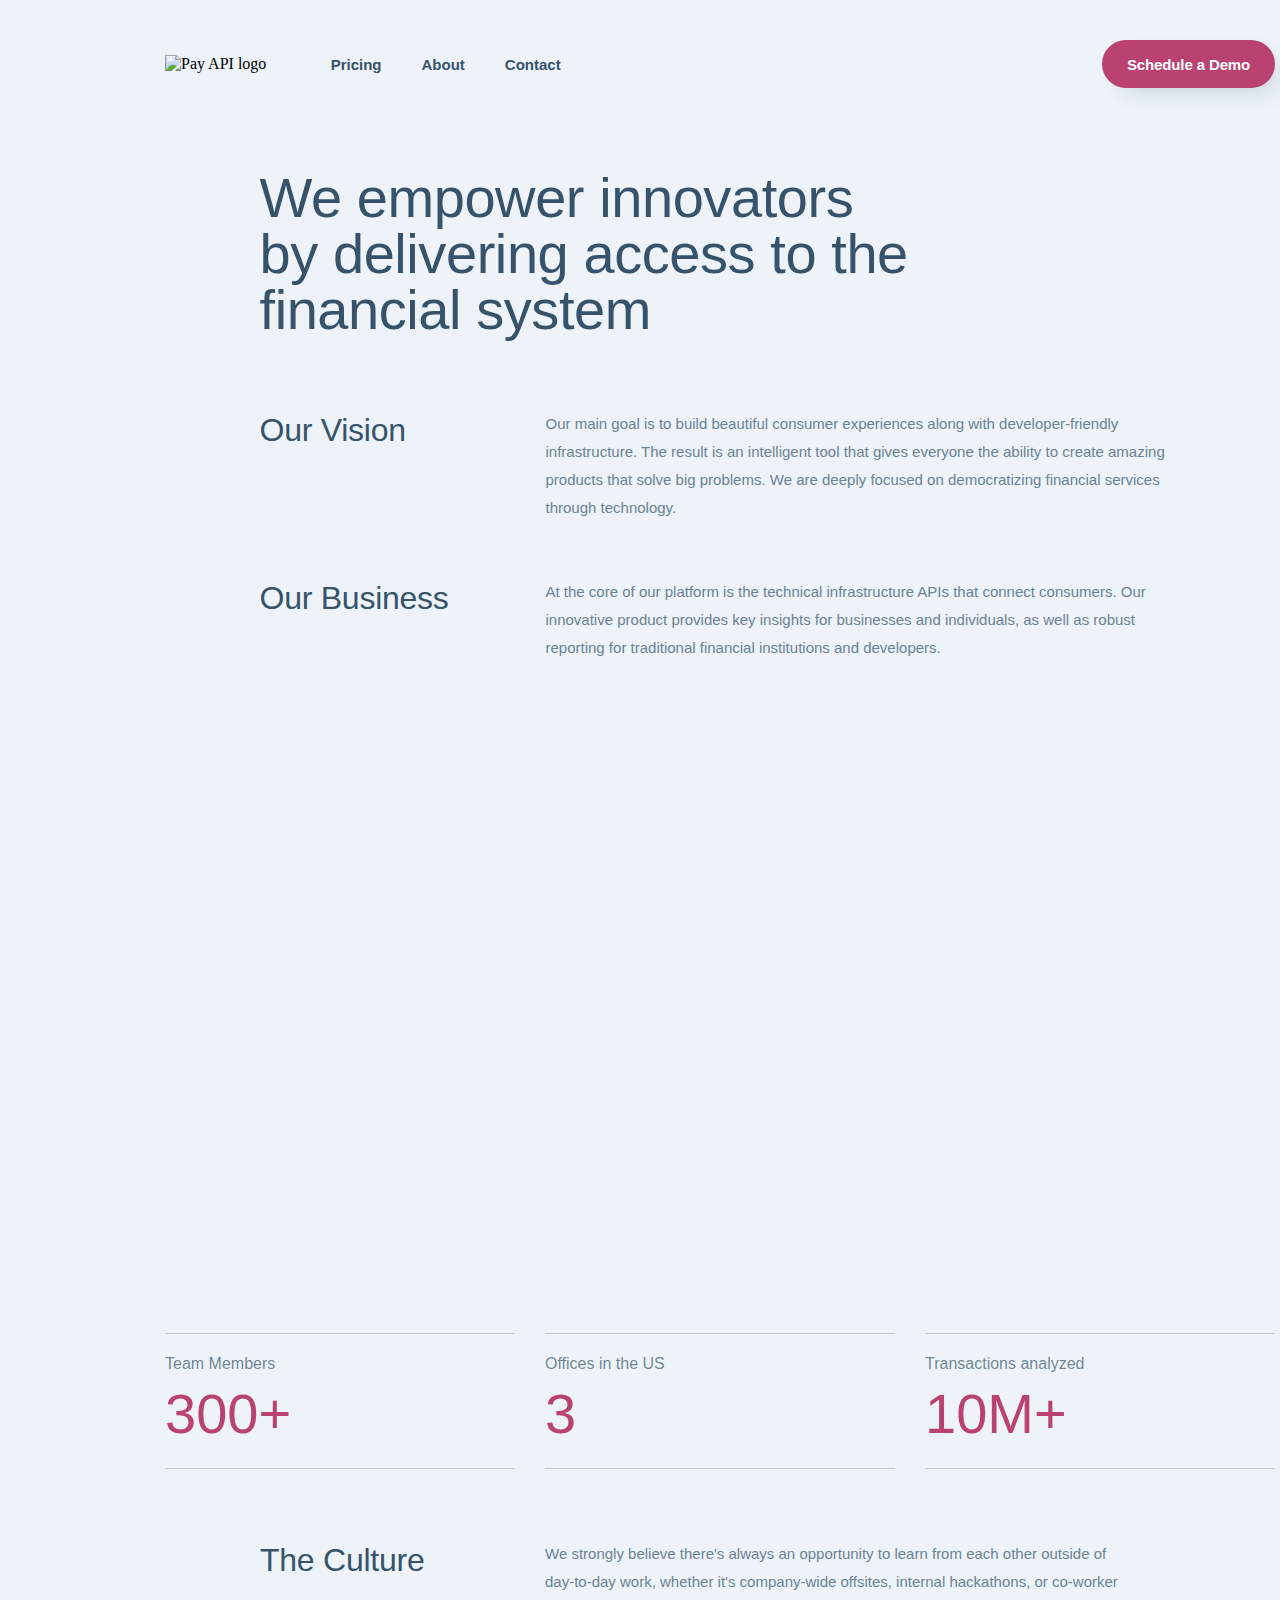
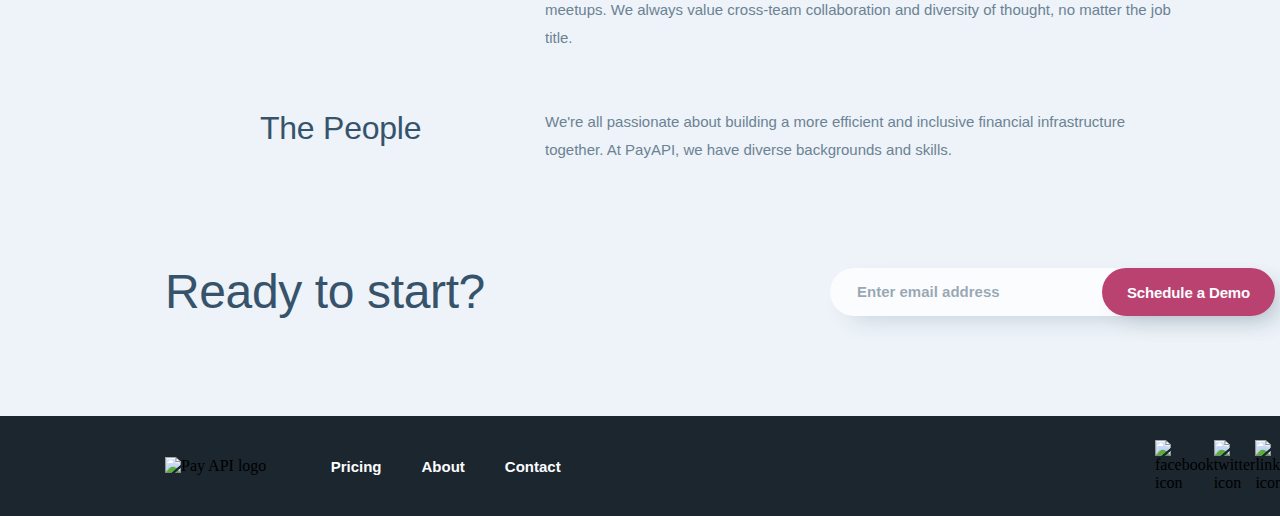
==== about.html @ 0e07da46 "about page finished" ====
<!DOCTYPE html>
<html lang="en">

<head>
  <meta charset="UTF-8" />
  <meta name="viewport" content="width=device-width, initial-scale=1.0">

  <link rel="icon" type="image/png" sizes="32x32" href="./assets/favicon-32x32.png">

  <link href="styles.css" type="text/css" rel="stylesheet">

  <title>About - PayAPI</title>
</head>

<body>
  <div class="page-wrap">

    <!-- A.P. Pattern Img -->
    <img class="circlebg-others" src="assets/bg-pattern-circle.svg" alt="Background Pattern">
    <!-- ---- -->

    <header class="about">
      <nav class="top others">
        <img class="logo" src="assets/logo.svg" alt="Pay API logo">
        <a href="#">Pricing</a>
        <a href="#">About</a>
        <a href="#">Contact</a>
        <button class="button-home">Schedule a Demo</button>
      </nav>
      <div class="subheader">
        <h1 class="about">We empower innovators<br>by delivering access to the financial system</h1>
        <span>
          <h3>Our Vision</h3>
          <p class="p-padding">Our main goal is to build beautiful consumer experiences along with developer-friendly infrastructure. The result is an intelligent tool that gives everyone the ability to create amazing products that solve big problems. We are deeply focused on democratizing financial services through technology.</p>
        </span>

        <span>
          <h3>Our Business</h3>
          <p>At the core of our platform is the technical infrastructure APIs that connect consumers. Our innovative product provides key insights for businesses and individuals, as well as robust reporting for traditional financial institutions and developers.</p>
        </span>
      </div>
    </header>

    <!-- A.P. Pattern Img -->
    <img class="circlebg-middle" src="assets/bg-pattern-circle.svg" alt="Background Pattern">
    <!-- ---- -->

    <div class="middle-img"></div>

    <div class="members">
      <div class="members-item">
        <span>Team Members</span>
        <h3>300+</h3>
      </div>
      <div class="members-item">
        <span>Offices in the US</span>
        <h3>3</h3>
      </div>
      <div class="members-item">
        <span>Transactions analyzed</span>
        <h3>10M+</h3>
      </div>
    </div>

    <div class="more-about">
      <span>
        <h3>The Culture</h3>
        <p>We strongly believe there's always an opportunity to learn from each other outside of<br>day-to-day work, whether it's company-wide offsites, internal hackathons, or co-worker meetups. We always value cross-team collaboration and diversity of thought, no matter the job title.</p>
      </span>
      <span>
        <h3>The People</h3>
        <p>We're all passionate about building a more efficient and inclusive financial infrastructure together. At PayAPI, we have diverse backgrounds and skills.</p>
      </span>
    </div>

    <div class="ready-wrap">
      <div class="ready">
        <h2>Ready to start?</h2>
        <div class="p-button">
          <p>Enter email address</p><button class="button-home">Schedule a Demo</button>
        </div>
      </div>
    </div>
    <footer>
      <nav class="bottom">
        <div class="nav-left">
          <img class="logo" src="assets/logo-white.svg" alt="Pay API logo">
          <a href="#">Pricing</a>
          <a href="#">About</a>
          <a href="#">Contact</a>
        </div>
        <div class="icons">
          <img src="assets/facebook.svg" alt="facebook icon"><img src="assets/twitter.svg" alt="twitter icon"><img src="assets/linkedin.svg" alt="linkedin icon">
        </div>
      </nav>
    </footer>
  </div>
</body>

</html>
---- styles.css ----
@font-face {
  font-family: 'Public Sans';
  font-style: normal;
  font-weight: 100;
  font-display: swap;
  src: local(''),
  url(fonts/public-sans-v4-latin-100.woff2) format('woff2'),
  url(fonts/public-sans-v4-latin-100.woff) format('woff');
}
@font-face {
  font-family: 'Public Sans';
  font-style: normal;
  font-weight: 400;
  font-display: swap;
  src: local(''),
  url(fonts/public-sans-v4-latin-regular.woff2) format('woff2'),
  url(fonts/public-sans-v4-latin-regular.woff) format('woff');
}
@font-face {
  font-family: 'Public Sans';
  font-style: normal;
  font-weight: 700;
  font-display: swap;
  src: local(''),
  url(fonts/public-sans-v4-latin-700.woff2) format('woff2'),
  url(fonts/public-sans-v4-latin-700.woff) format('woff');
}
@font-face {
  font-family: 'DM Serif Display';
  font-style: normal;
  font-weight: 400;
  font-display: swap;
  src: local('DM Serif Display Regular'), local('DMSerifDisplay-Regular'),
  url(fonts/dm-serif-display-v4-latin-regular.woff2) format('woff2'),
  url(fonts/dm-serif-display-v4-latin-regular.woff) format('woff');
}
* {
  margin: 0;
  padding: 0;
}
body {
  min-width: 1440px;
}
button {
  /* include color reset to make button text inherit parent's text color - if nessesary*/
  /*color: inherit;*/
  border: none;
  font: inherit;
  line-height: normal;
  /* page specific defaults: */
  border-radius: 24px;
  color: #FBFCFE;
  letter-spacing: -0.12px;
  font-family: 'Public Sans', 'Trebuchet MS', sans-serif;
  font-size: 15px;
  font-weight: 700;
}
.button-home {
  background: #BA4270;
  box-shadow: 10px 10px 25px -10px rgba(54, 83, 107, 0.25);
  height: 48px;
  position: absolute;
  right: 0;
  width: 173px;
}
a {
  font-family: 'Public Sans', 'Trebuchet MS', sans-serif;
  font-weight: 700;
  font-size: 15px;
  text-decoration: none;
  padding-right: 40px;
}
h1 {
  color: #36536B;
  font-family: 'DM Serif Display', 'Trebuchet MS', sans-serif;
  font-weight: 400;
}
h2 {
  font-family: 'DM Serif Display', 'Trebuchet MS', sans-serif;
  font-size: 48px;
  font-weight: 400;
  letter-spacing: -0.37px;
  line-height: 56px;
}
p {
  font-family: 'Public Sans', 'Trebuchet MS', sans-serif;
  font-size: 15px;
}


/** END OF DEFAULTS **/


.page-wrap {
  background-color: #EDF3F8;
  width: 100%;
  overflow: hidden;
  position: relative;
}
header.home {
  height: 735px;
  margin: 0 auto;
  position: relative;
  width: 1110px;
}
nav {
  align-items: center;
  display: flex;
  position: relative;
}
.top.home {
  height: 48px;
  padding: 40px 0 152px;
}
.logo {
  padding-right: 64.34px;
}
.top a {
  color: #36536B;
}
.circlebg-header {
  position: absolute;
  right: -132px;
  top: -172px;
}
.phone-img {
  position: absolute;
  right: 260px;
  top: 107px;
}
h1.home {
  height: 243px;
  font-size: 72px;
  line-height: 72px;
  letter-spacing: -0.55px;
  padding-bottom: 21px;
  width: 546px;
}
div.p-button {
  background: #FBFCFE;
  border-radius: 24px;
  box-shadow: 10px 10px 25px -10px rgba(54, 83, 107, 0.25);
  display: flex;
  height: 48px;
  position: relative;
  width: 445px;
}
.p-button > p {
  font-weight: 700;
  color: #36536B80;
  padding-left: 27px;
  padding-top: 15px;
}
.p-button + p {
  color: #6C8294;
  font-weight: 400;
  margin-top: 16px;
  padding-left: 27px;
}
.work {
  align-items: center;
  background-color: #1B262F;
  color: #FBFCFE;
  display: flex;
  height: 472px;
  justify-content: center;
  position: relative;
}
.work > img {
  clip-path: inset(359px 0 0 0);
  left: -208px;
  top: -359px;
  position: absolute;
}
div.work-text {
  padding-right: 131px;
  width: 445px;
}
.work-text h2 {
  padding-bottom: 24px;
}
.work-text p {
  font-weight: 100;
  line-height: 28px;
  opacity: 0.7;
  padding-bottom: 32px;
}
.work-text button {
  width: 129px;
  height: 48px;
  font-weight: 700;
  background: transparent;
  border: 1px solid #FBFCFE;
}
div.work-logos {
  align-items: center;
  display: inline-grid;
  gap: 39px 0;
  grid-template: 31px 33px / repeat(3, auto);
  height: 103px;
  justify-content: space-between;
  width: 536px;
}
/* used to center an item in it's grid column */
.work-logos > .centered {
  justify-self: center;
}
.easy-simple {
  display: flex;
  flex-direction: column;
  justify-content: space-between;
  margin: 94px auto 40px;
  position: relative;
  width: 1110px;
}
.easy-simple h2 {
  color: #36536B;
  padding-bottom: 24px;
}
.easy-simple p {
  color: #6C8294;
  font-weight: 100;
  line-height: 28px;
}
.easy-simple > img {
  position: absolute;
  right: -560px;
  top: 350px;
}
.row {
  display: flex;
}
.row-1 img {
  left: -55px;
  position: relative;
}
.row-1-text {
  padding-top: 116px;
  margin-left: -36px;
  width: 445px;
}
.row-2 {
  margin-top: -10px;
}
.row-2-text {
  flex-shrink: 0;
  padding-top: 237px;
  width: 445px;
}
.row-2 img {
  left: 43px;
  flex-shrink: 0;
  position: relative;
}
.uses {
  display: flex;
  height: 279px;
  justify-content: space-between;
  margin: 0 auto 96px;
  width: 1110px;
}
.uses > div {
  align-items: center;
  display: flex;
  flex-direction: column;
  flex-shrink: 0;
  text-align: center;
  width: 350px;
}
.uses h3 {
  color: #36536B;
  font-family: 'Public Sans', 'Trebuchet MS', sans-serif;
  font-size: 18px;
  font-weight: 700;
  letter-spacing: -0.14px;
  line-height: 25px;
  padding: 32px 0 16px;
}
.uses p {
  color: #6C8294;
  font-weight: 100;
  line-height: 25px;
  letter-spacing: -0.12px;
}
.ready-wrap {
  background-color: #EDF3F8;
  display: flex;
  justify-content: center;
  position: relative;
  width: 100%;
  z-index: 2;
}
.ready {
  align-items: center;
  display: flex;
  justify-content: space-between;
  padding-bottom: 96px;
  width: 1110px;
}
.ready h2 {
  color: #36536B;
}
footer {
  background: #1B262F;
  height: 100px;
  position: relative;
}
.bottom {
  height: 100%;
  justify-content: space-between;
  margin: 0 auto;
  width: 1110px;
}
.bottom a {
  color: #FBFCFE
}
.nav-left {
  align-items: center;
  display: flex;
  width: 432px;
}
.nav-left > * {
  flex-shrink: 0;
}
.icons {
  display: flex;
  justify-content: space-between;
  width: 120px;
}
.circlebg-footer {
  position: absolute;
  bottom: -544px;
  right: -390px;
  z-index: 1;
}


/** END OF HOME PAGE **/


header.about {
  height: 762px;
  margin: 0 auto;
  position: relative;
  width: 1110px;
}
.top.others {
  height: 48px;
  padding: 40px 0 82px;
}
h1.about {
  height: 189px;
  font-size: 56px;
  letter-spacing: -0.43px;
  line-height: 56px;
  padding-bottom: 51px;
  width: 730px;
}
.circlebg-others {
  position: absolute;
  right: -140px;
  top: -527px;
}
.subheader {
  display: flex;
  flex-direction: column;
  height: 492px;
  margin: 0 auto;
  width: 921px;
}
.subheader > span {
  display: flex;
  justify-content: space-between;
  width: 100%;
}

/* applies to both spans in
.subheader & .more-about sections */
span h3 {
  color: #36536B;
  flex-shrink: 0;
  font-family: 'DM Serif Display', 'Trebuchet MS', sans-serif;
  font-size: 32px;
  font-weight: 400;
  letter-spacing: -0.25px;
  line-height: 40px;
}
span p {
  color: #6C8294;
  flex-shrink: 0;
  font-weight: 100;
  line-height: 28px;
  width: 635px;
}
span > .p-padding {
  padding-bottom: 56px;
}
/* ------ */

div.middle-img {
  background-image: url(assets/about/desktop/image-team-members.jpg);
  background-repeat: no-repeat;
  background-size: cover;
  height: 500px;
  position: relative;
}
.circlebg-middle {
  left: -520px;
  top: 622px;
  position: absolute;
}
div.members {
  align-items: center;
  display: flex;
  height: 134px;
  justify-content: space-between;
  margin: 72px auto;
  width: 1110px;
}
.members-item {
  height: 134px;
  border-bottom: 1px solid #36536B40;
  border-top: 1px solid #36536B40;
  width: 350px;
}
.members-item > span {
  color: #36536BB3;
  display: block;
  font-family: 'Public Sans', 'Trebuchet MS', sans-serif;
  font-size: 16px;
  font-weight: 100;
  line-height: 28px;
  padding-top: 16px;
}
.members-item > h3 {
  color: #BA4270;
  font-family: 'DM Serif Display', 'Trebuchet MS', sans-serif;
  font-size: 56px;
  font-weight: 400;
  line-height: 72px;
  padding-bottom: 16px;
}
div.more-about {
  display: flex;
  flex-direction: column;
  height: 224px;
  justify-content: space-between;
  margin: 0 auto 100px;
  width: 920px;
}
.more-about > span {
  display: flex;
  justify-content: space-between;
  width: 100%;
}
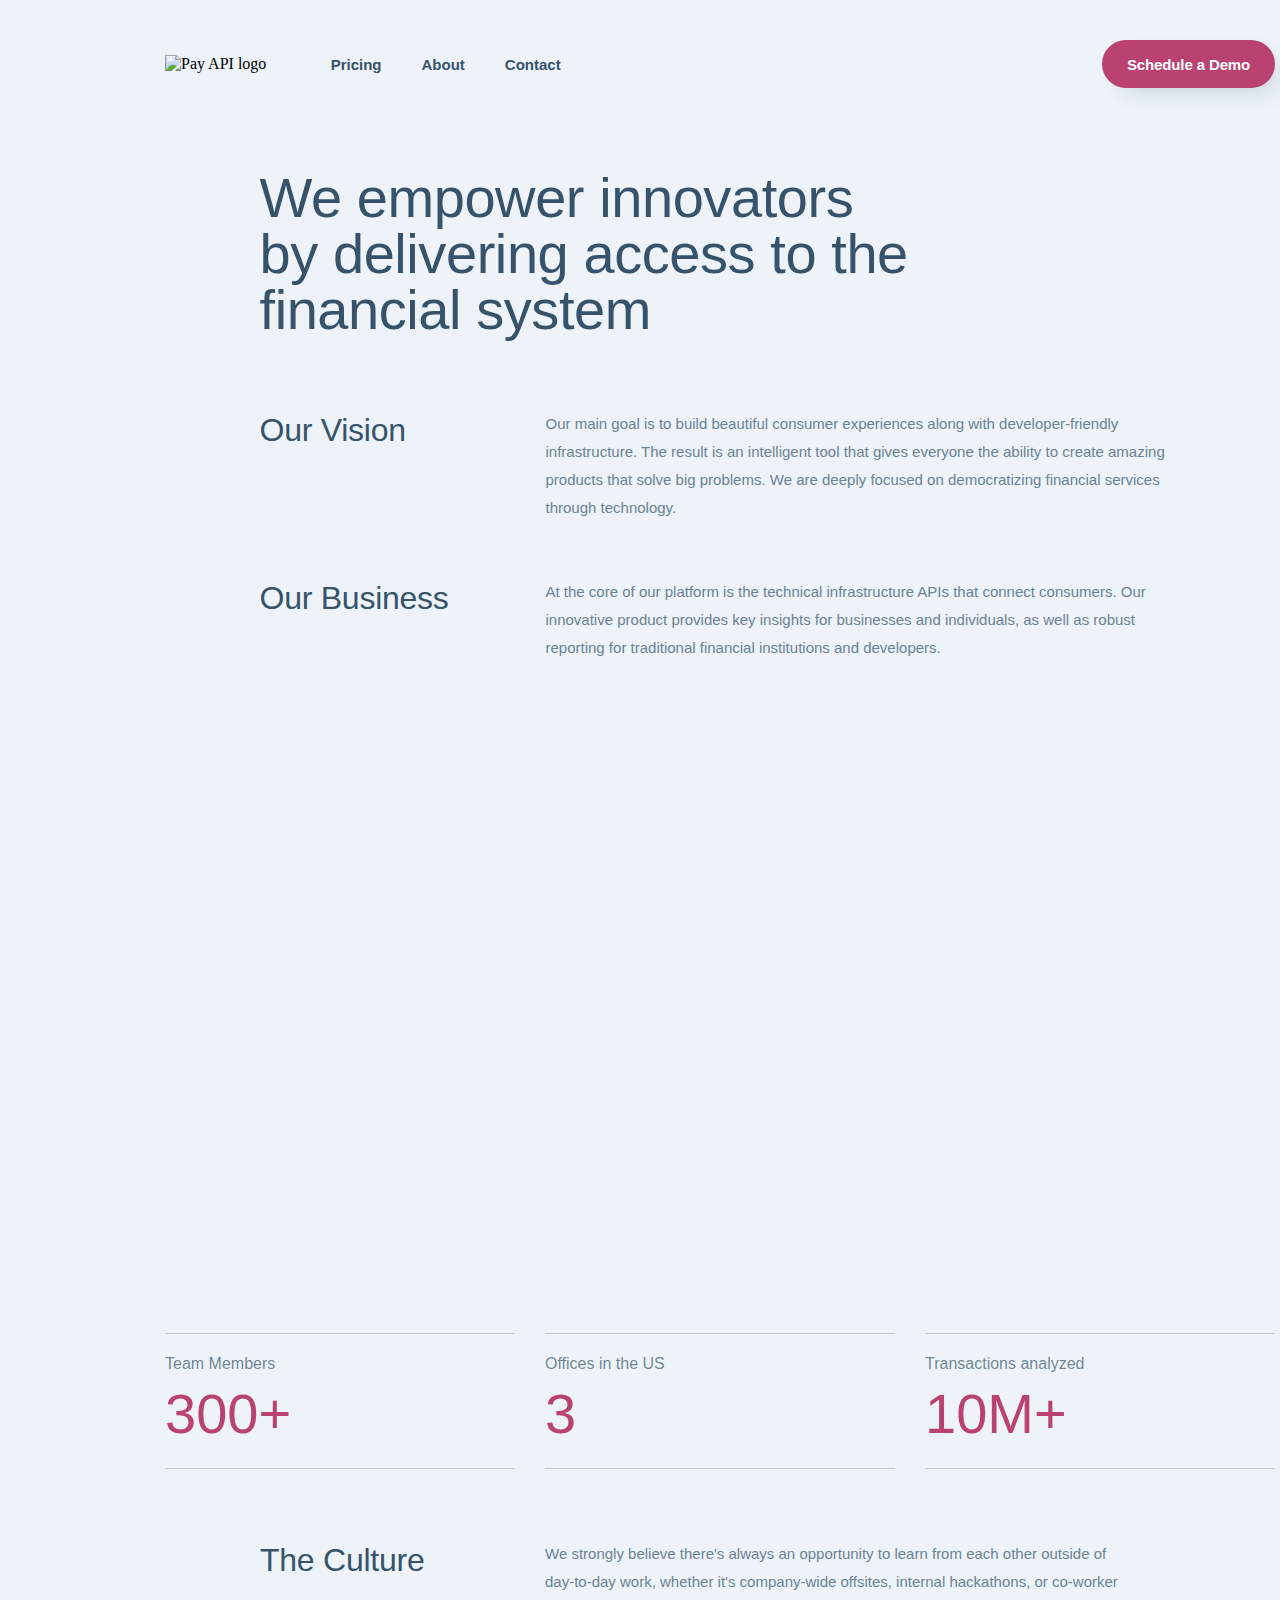
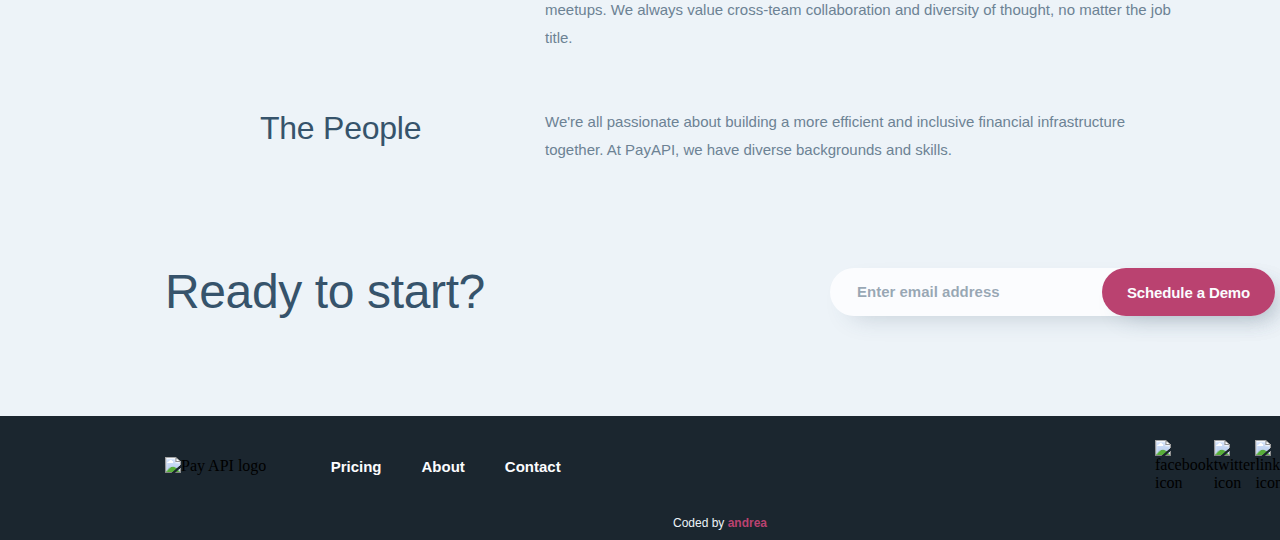
==== commit 999e29a5: "updated page links" ====
--- a/about.html
+++ b/about.html
@@ -2,10 +2,10 @@
 <html lang="en">
 
 <head>
-  <meta charset="UTF-8" />
+  <meta charset="UTF-8">
   <meta name="viewport" content="width=device-width, initial-scale=1.0">
 
-  <link rel="icon" type="image/png" sizes="32x32" href="./assets/favicon-32x32.png">
+  <link href="assets/challenge.png" rel="icon" type="image/png" sizes="16x16">
 
   <link href="styles.css" type="text/css" rel="stylesheet">
 
@@ -22,10 +22,10 @@
     <header class="about">
       <nav class="top others">
         <img class="logo" src="assets/logo.svg" alt="Pay API logo">
-        <a href="#">Pricing</a>
-        <a href="#">About</a>
-        <a href="#">Contact</a>
-        <button class="button-home">Schedule a Demo</button>
+        <a href="pricing.html">Pricing</a>
+        <a href="about.html">About</a>
+        <a href="contact.html">Contact</a>
+        <button class="button-all">Schedule a Demo</button>
       </nav>
       <div class="subheader">
         <h1 class="about">We empower innovators<br>by delivering access to the financial system</h1>
@@ -73,11 +73,15 @@
       </span>
     </div>
 
+    <!--* Absolutely Positioned item here to deal with z-index -->
+    <img class="circlebg-footer" src="assets/bg-pattern-circle.svg" alt="Background Pattern">
+    <!--*----->
+
     <div class="ready-wrap">
       <div class="ready">
         <h2>Ready to start?</h2>
         <div class="p-button">
-          <p>Enter email address</p><button class="button-home">Schedule a Demo</button>
+          <p>Enter email address</p><button class="button-all">Schedule a Demo</button>
         </div>
       </div>
     </div>
@@ -85,15 +89,21 @@
       <nav class="bottom">
         <div class="nav-left">
           <img class="logo" src="assets/logo-white.svg" alt="Pay API logo">
-          <a href="#">Pricing</a>
-          <a href="#">About</a>
-          <a href="#">Contact</a>
+          <a href="pricing.html">Pricing</a>
+          <a href="about.html">About</a>
+          <a href="contact.html">Contact</a>
         </div>
         <div class="icons">
           <img src="assets/facebook.svg" alt="facebook icon"><img src="assets/twitter.svg" alt="twitter icon"><img src="assets/linkedin.svg" alt="linkedin icon">
         </div>
       </nav>
     </footer>
+
+    <div class="my-footer">
+      <p class="attribution">
+        Coded by <a href="https://github.com/calledAndrea" target="_blank">andrea</a>
+      </p>
+    </div>
   </div>
 </body>
 
--- a/styles.css
+++ b/styles.css
@@ -2,7 +2,7 @@
   font-family: 'Public Sans';
   font-style: normal;
   font-weight: 100;
-  font-display: swap;
+  /*font-display: swap;*/
   src: local(''),
   url(fonts/public-sans-v4-latin-100.woff2) format('woff2'),
   url(fonts/public-sans-v4-latin-100.woff) format('woff');
@@ -11,7 +11,7 @@
   font-family: 'Public Sans';
   font-style: normal;
   font-weight: 400;
-  font-display: swap;
+  /*font-display: swap;*/
   src: local(''),
   url(fonts/public-sans-v4-latin-regular.woff2) format('woff2'),
   url(fonts/public-sans-v4-latin-regular.woff) format('woff');
@@ -20,7 +20,7 @@
   font-family: 'Public Sans';
   font-style: normal;
   font-weight: 700;
-  font-display: swap;
+  /*font-display: swap;*/
   src: local(''),
   url(fonts/public-sans-v4-latin-700.woff2) format('woff2'),
   url(fonts/public-sans-v4-latin-700.woff) format('woff');
@@ -29,13 +29,27 @@
   font-family: 'DM Serif Display';
   font-style: normal;
   font-weight: 400;
-  font-display: swap;
+  /*font-display: swap;*/
   src: local('DM Serif Display Regular'), local('DMSerifDisplay-Regular'),
   url(fonts/dm-serif-display-v4-latin-regular.woff2) format('woff2'),
   url(fonts/dm-serif-display-v4-latin-regular.woff) format('woff');
 }
 * {
   margin: 0;
+  padding: 0;
+}
+.my-footer {
+  background: #1B262F;
+}
+.attribution {
+  color: #EDF3F8;
+  font-size: 12px;
+  padding-bottom: 10px;
+  text-align: center;
+}
+.attribution a {
+  color: #BA4270;
+  font-size: 12px;
   padding: 0;
 }
 body {
@@ -49,16 +63,16 @@
   line-height: normal;
   /* page specific defaults: */
   border-radius: 24px;
-  color: #FBFCFE;
-  letter-spacing: -0.12px;
   font-family: 'Public Sans', 'Trebuchet MS', sans-serif;
   font-size: 15px;
   font-weight: 700;
-}
-.button-home {
+  height: 48px;
+  letter-spacing: -0.12px;
+}
+.button-all {
   background: #BA4270;
   box-shadow: 10px 10px 25px -10px rgba(54, 83, 107, 0.25);
-  height: 48px;
+  color: #FBFCFE;
   position: absolute;
   right: 0;
   width: 173px;
@@ -151,7 +165,7 @@
   padding-left: 27px;
   padding-top: 15px;
 }
-.p-button + p {
+div.p-button + p {
   color: #6C8294;
   font-weight: 400;
   margin-top: 16px;
@@ -186,13 +200,13 @@
   padding-bottom: 32px;
 }
 .work-text button {
-  width: 129px;
-  height: 48px;
-  font-weight: 700;
   background: transparent;
   border: 1px solid #FBFCFE;
-}
-div.work-logos {
+  box-sizing: border-box;
+  color: #FBFCFE;
+  width: 129px;
+}
+div.work-companies {
   align-items: center;
   display: inline-grid;
   gap: 39px 0;
@@ -201,8 +215,8 @@
   justify-content: space-between;
   width: 536px;
 }
-/* used to center an item in it's grid column */
-.work-logos > .centered {
+/* used to center this item in it's grid column */
+.centered {
   justify-self: center;
 }
 .easy-simple {
@@ -348,7 +362,7 @@
   height: 48px;
   padding: 40px 0 82px;
 }
-h1.about {
+.about h1 {
   height: 189px;
   font-size: 56px;
   letter-spacing: -0.43px;
@@ -374,8 +388,8 @@
   width: 100%;
 }
 
-/* applies to both spans in
-.subheader & .more-about sections */
+/* : applies to both spans in
+.subheader & .more-about sections : */
 span h3 {
   color: #36536B;
   flex-shrink: 0;
@@ -395,7 +409,7 @@
 span > .p-padding {
   padding-bottom: 56px;
 }
-/* ------ */
+/* : ------ : */
 
 div.middle-img {
   background-image: url(assets/about/desktop/image-team-members.jpg);
@@ -453,3 +467,212 @@
   justify-content: space-between;
   width: 100%;
 }
+/* .ready and footer sections
+of ABOUT already set from Home Page */
+/** END OF ABOUT PAGE **/
+
+/** PRICING **/
+header.pricing {
+  height: 226px;
+  margin: 0 auto 72px;
+  position: relative;
+  width: 1110px;
+}
+
+/* top nav styles already set,
+same as ABOUT page */
+
+.pricing h1 {
+  font-size: 56px;
+  height: 56px;
+  letter-spacing: -0.43px;
+}
+div.plans {
+  display: flex;
+  height: 582px;
+  justify-content: space-between;
+  margin: 0 auto 96px;
+  width: 1110px;
+}
+.plans-item {
+  display: flex;
+  flex-direction: column;
+  height: 100%;
+  width: 350px;
+}
+.plans-item h3 {
+  color: #BA4270;
+  font-family: 'DM Serif Display', 'Trebuchet MS', sans-serif;
+  font-size: 32px;
+  font-weight: 400;
+  letter-spacing: -0.25px;
+  line-height: 40px;
+  padding-bottom: 16px;
+}
+.plans-item p {
+  color: #6C8294;
+  line-height: 28px;
+  font-weight: 100;
+  padding-bottom: 8px;
+}
+.plans-item h1 {
+  font-size: 56px;
+  line-height: 72px;
+  letter-spacing: -0.43px;
+  padding-bottom: 24px;
+}
+.plans-item span {
+  align-items: flex-start;
+  border-bottom: 1px solid #36536B40;
+  border-top: 1px solid #36536B40;
+  box-sizing: border-box;
+  display: flex;
+  flex-direction: column;
+  height: 293px;
+  justify-content: space-between;
+  padding: 24px 0;
+  width: 100%;
+}
+.plans-item img {
+  padding-right: 24px;
+}
+.plans-item h5 {
+  color: #36536B;
+  font-family: 'Public Sans', 'Trebuchet MS', sans-serif;
+  font-size: 16px;
+  font-weight: 100;
+  line-height: 28px;
+}
+h5.not-checked {
+  color: #36536B80;
+  padding-left: 36px;
+}
+.plans-item button {
+  background: transparent;
+  border: 1px solid #36536B;
+  box-sizing: border-box;
+  color: #36536B;
+  margin-top: 24px;
+  width: 168px;
+}
+
+/* .ready and footer sections
+of PRICING already set from HOME Page */
+/** END OF PRICING PAGE **/
+
+/** CONTACT **/
+header.contact {
+  height: 303px;
+  margin: 0 auto 43px;
+  position: relative;
+  width: 1110px;
+}
+
+/* top nav styles already set,
+same as ABOUT/PRICING page */
+
+.contact h1 {
+  height: 133px;
+  font-size: 56px;
+  letter-spacing: -0.43px;
+  line-height: 56px;
+  width: 730px;
+}
+section {
+  align-items: center;
+  display: flex;
+  justify-content: space-between;
+  margin: 0 auto 93px;
+  width: 1110px;
+}
+form.section-left {
+  font-family: 'Public Sans', 'Trebuchet MS', sans-serif;
+  font-size: 15px;
+  font-weight: 100;
+  letter-spacing: -0.12px;
+  width: 445px;
+}
+/* INPUT & TEXTAREA styles */
+input[type=text], input[type=email], textarea {
+  background-color: #EDF3F8;
+  border-bottom: 1px solid #36536B80;
+  border-left: 0;
+  border-right: 0;
+  border-top: 0;
+  box-sizing: border-box;
+  color: #36536B80;
+  font: inherit;
+  height: 42px;
+  letter-spacing: inherit;
+  line-height: 25px;
+  margin-bottom: 24px;
+  padding-left: 20px;
+  width: 100%;
+}
+textarea {
+  height: 89px;
+}
+div.checkbox-wrap {
+  height: 50px;
+  margin-bottom: 24px;
+  width: 100%;
+}
+label {
+  color: #36536B;
+  display: inline-block;
+  line-height: 25px;
+  padding-left: 26px;
+  width: 395px;
+}
+input[type="checkbox"] {
+  appearance: none;
+  background-color: #36536B40;
+  border: 0;
+  bottom: 6px;
+  height: 24px;
+  position: relative;
+  width: 24px;
+}
+input[type="submit"] {
+  background-color: transparent;
+  border: 1px solid #36536B;
+  border-radius: 24px;
+  box-sizing: border-box;
+  color: #36536B;
+  letter-spacing: inherit;
+  font-family: inherit;
+  font-size: inherit;
+  font-weight: 700;
+  height: 48px;
+  width: 152px;
+}
+div.section-right {
+  height: 208px;
+  padding-top: 122px;
+  width: 541px;
+}
+.section-right h3 {
+  color: #36536B;
+  font-family: 'DM Serif Display', 'Trebuchet MS', sans-serif;
+  font-size: 24px;
+  font-weight: 400;
+  height: 64px;
+  letter-spacing: -0.18px;
+  line-height: 32px;
+  opacity: 0.75;
+  padding-bottom: 40px;
+  width: 445px;
+}
+div.companies-right {
+  align-items: center;
+  display: inline-grid;
+  gap: 40px 0;
+  grid-template: 31px 33px / repeat(3, auto);
+  height: 104px;
+  justify-content: space-between;
+  width: 541px;
+}
+/* changes Fill color of SVG file */
+img.filtered-blue {
+  filter: brightness(0) saturate(100%) invert(29%) sepia(33%) saturate(592%) hue-rotate(165deg) brightness(92%) contrast(90%);
+}
